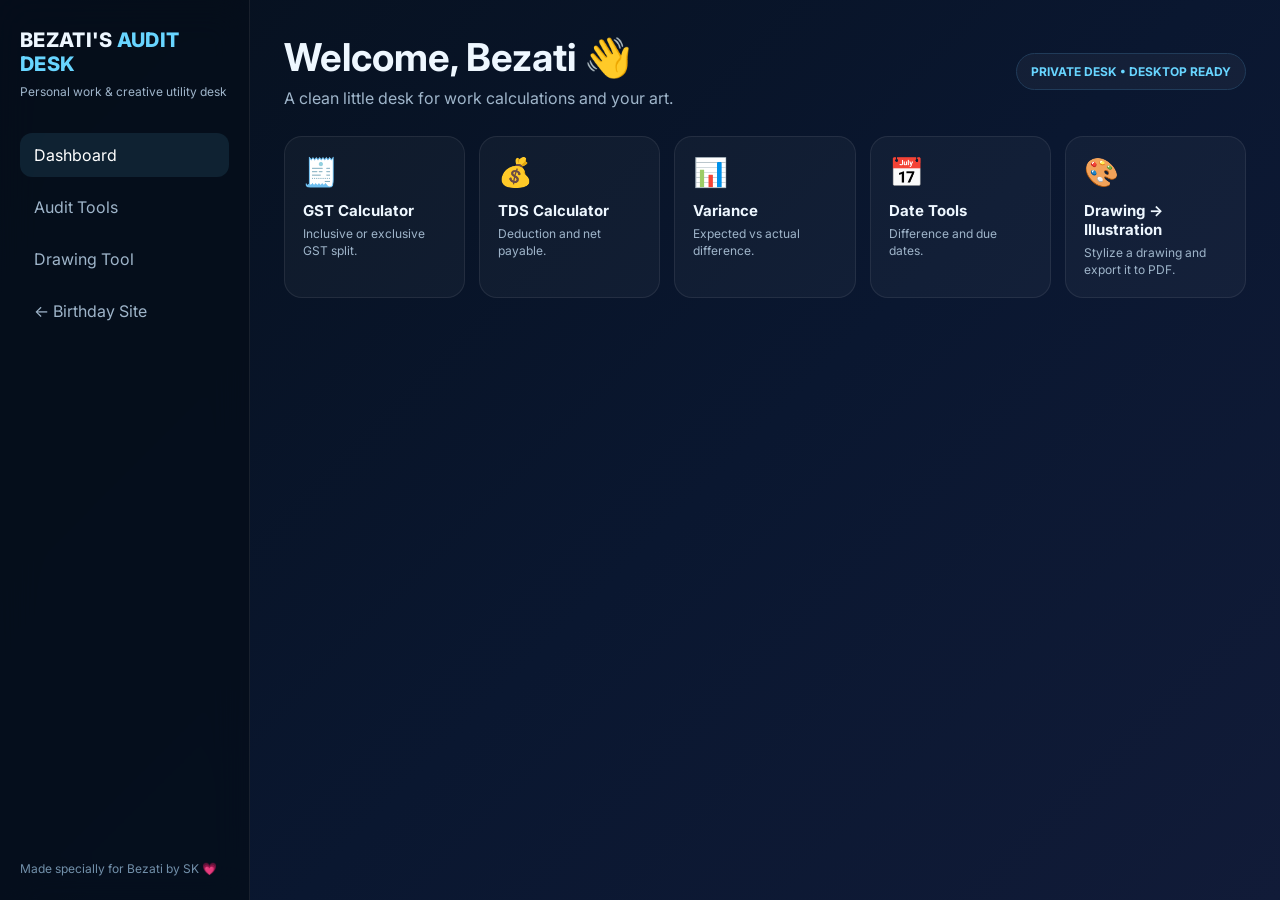
==== audit.html @ f6b5356e "Add Bezati Audit Desk with audit and drawing tools" ====
<!doctype html>
<html lang="en">
<head>
<meta charset="utf-8">
<meta name="viewport" content="width=device-width,initial-scale=1">
<meta name="theme-color" content="#07111f">
<title>Bezati's Audit Desk</title>
<link rel="preconnect" href="https://fonts.googleapis.com">
<link rel="preconnect" href="https://fonts.gstatic.com" crossorigin>
<link href="https://fonts.googleapis.com/css2?family=Inter:wght@400;500;600;700;800&display=swap" rel="stylesheet">
<style>
:root{--bg:#07111f;--panel:#0d1b2d;--panel2:#12243a;--line:#203b59;--text:#eef7ff;--muted:#9fb5ca;--accent:#68d5ff;--accent2:#a78bfa;--good:#72e6a3;--warn:#ffd479;--bad:#ff7f96;--shadow:0 18px 45px rgba(0,0,0,.26)}*{box-sizing:border-box}html{scroll-behavior:smooth}body{margin:0;background:linear-gradient(135deg,#06101d,#0a1730 55%,#111b38);color:var(--text);font-family:Inter,system-ui,sans-serif;min-height:100vh}.app{display:grid;grid-template-columns:250px 1fr;min-height:100vh}.sidebar{position:sticky;top:0;height:100vh;padding:28px 20px;border-right:1px solid rgba(255,255,255,.08);background:rgba(5,14,26,.82);backdrop-filter:blur(18px)}.brand{font-size:20px;font-weight:800;letter-spacing:.3px}.brand span{color:var(--accent)}.subbrand{color:var(--muted);font-size:12px;margin-top:7px;line-height:1.5}.nav{display:grid;gap:8px;margin-top:32px}.nav button,.back{border:0;background:transparent;color:var(--muted);text-align:left;padding:12px 14px;border-radius:12px;font:inherit;cursor:pointer;text-decoration:none}.nav button:hover,.nav button.active,.back:hover{background:rgba(104,213,255,.1);color:#fff}.side-footer{position:absolute;left:20px;right:20px;bottom:24px;color:#7290aa;font-size:12px}.main{padding:34px;max-width:1400px;width:100%;margin:0 auto}.topbar{display:flex;justify-content:space-between;gap:20px;align-items:center;margin-bottom:28px}.topbar h1{margin:0;font-size:clamp(26px,3vw,42px)}.topbar p{margin:7px 0 0;color:var(--muted)}.badge{padding:10px 14px;border:1px solid var(--line);background:rgba(255,255,255,.04);border-radius:999px;color:var(--accent);font-weight:700;font-size:12px}.section{display:none}.section.active{display:block}.grid{display:grid;grid-template-columns:repeat(2,minmax(0,1fr));gap:18px}.card{background:linear-gradient(160deg,rgba(18,36,58,.95),rgba(10,25,43,.95));border:1px solid rgba(255,255,255,.08);border-radius:20px;padding:22px;box-shadow:var(--shadow)}.card h2{margin:0 0 6px;font-size:19px}.card .desc{margin:0 0 18px;color:var(--muted);font-size:13px;line-height:1.55}.row{display:grid;grid-template-columns:1fr 1fr;gap:12px}.field{display:grid;gap:7px;margin-bottom:12px}.field label{font-size:12px;color:#bdd0df;font-weight:700}.field input,.field select{width:100%;border:1px solid var(--line);background:#091727;color:#fff;border-radius:12px;padding:12px 13px;outline:none;font:inherit}.field input:focus,.field select:focus{border-color:var(--accent)}.btn{border:0;border-radius:12px;padding:12px 15px;font:inherit;font-weight:800;cursor:pointer;background:linear-gradient(135deg,var(--accent),#6da7ff);color:#06121d}.btn.secondary{background:#172c43;color:#ddecf8;border:1px solid var(--line)}.result{margin-top:14px;padding:14px;border-radius:14px;background:#081522;border:1px solid var(--line);min-height:58px;color:#d9eaf7;line-height:1.7}.result strong{color:#fff}.result .big{font-size:22px;font-weight:800;color:var(--accent)}.art-wrap{display:grid;grid-template-columns:360px 1fr;gap:20px}.upload{border:1px dashed #3a6286;border-radius:18px;padding:20px;background:rgba(255,255,255,.025)}.upload input[type=file]{width:100%;margin:10px 0 16px}.style-grid{display:grid;grid-template-columns:1fr 1fr;gap:10px;margin:12px 0}.style-grid label{border:1px solid var(--line);padding:11px;border-radius:12px;color:var(--muted);cursor:pointer}.style-grid input{margin-right:8px}.preview{min-height:520px;display:grid;place-items:center;background:#06111e;border:1px solid var(--line);border-radius:18px;overflow:auto;padding:16px}.preview canvas{max-width:100%;height:auto;background:white;border-radius:8px}.actions{display:flex;gap:10px;flex-wrap:wrap;margin-top:14px}.notice{margin-top:14px;color:var(--muted);font-size:12px;line-height:1.5}.hero-cards{display:grid;grid-template-columns:repeat(5,1fr);gap:14px}.mini{padding:18px;border:1px solid rgba(255,255,255,.08);border-radius:18px;background:rgba(255,255,255,.035);cursor:pointer}.mini:hover{transform:translateY(-2px);border-color:#395f80}.mini .icon{font-size:28px}.mini h3{margin:12px 0 5px;font-size:15px}.mini p{margin:0;color:var(--muted);font-size:12px;line-height:1.45}@media(max-width:1000px){.app{grid-template-columns:1fr}.sidebar{position:static;height:auto;display:flex;align-items:center;gap:18px;overflow:auto}.nav{display:flex;margin:0}.side-footer{display:none}.main{padding:22px}.art-wrap{grid-template-columns:1fr}.hero-cards{grid-template-columns:repeat(2,1fr)}}@media(max-width:680px){.grid,.row{grid-template-columns:1fr}.sidebar{padding:14px}.brand,.subbrand{display:none}.nav button{white-space:nowrap}.main{padding:16px}.topbar{align-items:flex-start;flex-direction:column}.hero-cards{grid-template-columns:1fr}.preview{min-height:340px}}
@media print{body{background:#fff}.app>*{display:none!important}#printArea{display:block!important;position:absolute;inset:0;background:#fff;padding:20mm}#printArea img{max-width:100%;max-height:250mm;display:block;margin:auto}}
</style>
</head>
<body>
<div class="app">
<aside class="sidebar">
<div><div class="brand">BEZATI'S <span>AUDIT DESK</span></div><div class="subbrand">Personal work & creative utility desk</div></div>
<nav class="nav">
<button class="active" data-go="home">Dashboard</button>
<button data-go="audit">Audit Tools</button>
<button data-go="art">Drawing Tool</button>
<a class="back" href="index.html">← Birthday Site</a>
</nav>
<div class="side-footer">Made specially for Bezati by SK 💗</div>
</aside>
<main class="main">
<div class="topbar"><div><h1 id="pageTitle">Welcome, Bezati 👋</h1><p id="pageSub">A clean little desk for work calculations and your art.</p></div><div class="badge">PRIVATE DESK • DESKTOP READY</div></div>
<section class="section active" id="home">
<div class="hero-cards">
<div class="mini" data-open="audit"><div class="icon">🧾</div><h3>GST Calculator</h3><p>Inclusive or exclusive GST split.</p></div>
<div class="mini" data-open="audit"><div class="icon">💰</div><h3>TDS Calculator</h3><p>Deduction and net payable.</p></div>
<div class="mini" data-open="audit"><div class="icon">📊</div><h3>Variance</h3><p>Expected vs actual difference.</p></div>
<div class="mini" data-open="audit"><div class="icon">📅</div><h3>Date Tools</h3><p>Difference and due dates.</p></div>
<div class="mini" data-open="art"><div class="icon">🎨</div><h3>Drawing → Illustration</h3><p>Stylize a drawing and export it to PDF.</p></div>
</div>
</section>
<section class="section" id="audit">
<div class="grid">
<article class="card"><h2>🧾 GST Calculator</h2><p class="desc">Calculate GST-exclusive or GST-inclusive values with CGST/SGST split.</p><div class="row"><div class="field"><label>Amount (₹)</label><input id="gstAmount" type="number" min="0" step="0.01" placeholder="10000"></div><div class="field"><label>GST Rate</label><select id="gstRate"><option>5</option><option>12</option><option selected>18</option><option>28</option></select></div></div><div class="field"><label>Amount Type</label><select id="gstMode"><option value="exclusive">GST Exclusive</option><option value="inclusive">GST Inclusive</option></select></div><button class="btn" onclick="calcGST()">Calculate GST</button><div class="result" id="gstResult">Enter an amount to calculate.</div></article>
<article class="card"><h2>💰 TDS Calculator</h2><p class="desc">Quick percentage-based TDS deduction and net payable calculation.</p><div class="row"><div class="field"><label>Payment Amount (₹)</label><input id="tdsAmount" type="number" min="0" step="0.01" placeholder="50000"></div><div class="field"><label>TDS Rate (%)</label><input id="tdsRate" type="number" min="0" max="100" step="0.01" value="10"></div></div><button class="btn" onclick="calcTDS()">Calculate TDS</button><div class="result" id="tdsResult">Enter payment amount and rate.</div></article>
<article class="card"><h2>📊 Variance Calculator</h2><p class="desc">Compare an expected amount with the actual amount.</p><div class="row"><div class="field"><label>Expected (₹)</label><input id="varExpected" type="number" step="0.01" placeholder="100000"></div><div class="field"><label>Actual (₹)</label><input id="varActual" type="number" step="0.01" placeholder="115000"></div></div><button class="btn" onclick="calcVariance()">Calculate Variance</button><div class="result" id="varResult">Enter expected and actual values.</div></article>
<article class="card"><h2>📅 Date & Due-Date Tool</h2><p class="desc">Find days between two dates or calculate a due date from a credit period.</p><div class="row"><div class="field"><label>Start / Invoice Date</label><input id="dateStart" type="date"></div><div class="field"><label>End Date</label><input id="dateEnd" type="date"></div></div><button class="btn" onclick="dateDiff()">Days Between</button><div class="row" style="margin-top:12px"><div class="field"><label>Credit Days</label><input id="creditDays" type="number" min="0" value="30"></div><div class="field" style="align-self:end"><button class="btn secondary" style="width:100%" onclick="dueDate()">Calculate Due Date</button></div></div><div class="result" id="dateResult">Choose a start date.</div></article>
</div>
<div class="notice">Note: These are quick calculation utilities. Tax rates, applicability, thresholds and legal treatment should be verified against current official rules before professional use.</div>
</section>
<section class="section" id="art">
<div class="card"><h2>🎨 Drawing → Illustration → PDF</h2><p class="desc">Upload a drawing, create a clean vector-style illustration locally in the browser, preview it, then save the result as a PDF.</p>
<div class="art-wrap"><div class="upload"><div class="field"><label>Upload drawing</label><input id="artFile" type="file" accept="image/png,image/jpeg,image/webp"></div><div class="field"><label>Illustration style</label><div class="style-grid"><label><input type="radio" name="artStyle" value="clean" checked> Clean Vector</label><label><input type="radio" name="artStyle" value="line"> Line Art</label><label><input type="radio" name="artStyle" value="color"> Soft Color</label><label><input type="radio" name="artStyle" value="bold"> Bold Ink</label></div></div><div class="field"><label>Detail level</label><input id="detail" type="range" min="2" max="8" value="5"></div><button class="btn" id="convertBtn">Create Illustration</button><div class="actions"><button class="btn secondary" id="downloadPng" disabled>Save PNG</button><button class="btn secondary" id="downloadPdf" disabled>Save PDF</button></div><div class="notice">This version performs browser-based illustration processing; it does not send her drawing to a server. It creates a vector-style raster result rather than editable SVG paths.</div></div><div class="preview"><canvas id="artCanvas" width="900" height="650"></canvas></div></div>
</div></section>
</main>
</div>
<div id="printArea" style="display:none"><img id="printImage" alt="Bezati illustration"></div>
<script>
const money=n=>new Intl.NumberFormat('en-IN',{style:'currency',currency:'INR',maximumFractionDigits:2}).format(Number(n)||0);
const sections=[...document.querySelectorAll('.section')];const nav=[...document.querySelectorAll('[data-go]')];
function showSection(id){sections.forEach(s=>s.classList.toggle('active',s.id===id));nav.forEach(b=>b.classList.toggle('active',b.dataset.go===id));const titles={home:['Welcome, Bezati 👋','A clean little desk for work calculations and your art.'],audit:["Bezati's Audit Tools",'Four quick calculators for everyday work.'],art:["Bezati's Art Tool",'Turn a drawing into a polished illustration-style reference.']};document.getElementById('pageTitle').textContent=titles[id][0];document.getElementById('pageSub').textContent=titles[id][1]}
nav.forEach(b=>b.addEventListener('click',()=>showSection(b.dataset.go)));document.querySelectorAll('[data-open]').forEach(c=>c.addEventListener('click',()=>showSection(c.dataset.open)));
function calcGST(){let a=+gstAmount.value,r=+gstRate.value;if(!(a>=0))return;let base,gst;if(gstMode.value==='inclusive'){base=a/(1+r/100);gst=a-base}else{base=a;gst=a*r/100}let total=base+gst;gstResult.innerHTML=`Taxable value: <strong>${money(base)}</strong><br>CGST ${r/2}%: ${money(gst/2)} &nbsp; • &nbsp; SGST ${r/2}%: ${money(gst/2)}<br>Total GST: <strong>${money(gst)}</strong><br><span class="big">${money(total)}</span>`}
function calcTDS(){let a=+tdsAmount.value,r=+tdsRate.value;if(!(a>=0&&r>=0))return;let t=a*r/100;tdsResult.innerHTML=`TDS: <strong>${money(t)}</strong><br>Net payable: <span class="big">${money(a-t)}</span>`}
function calcVariance(){let e=+varExpected.value,a=+varActual.value;if(!isFinite(e)||!isFinite(a))return;let d=a-e,p=e===0?null:d/e*100;let word=d>0?'higher':d<0?'lower':'equal to';varResult.innerHTML=`Difference: <strong>${money(d)}</strong><br>Variance: <span class="big">${p===null?'N/A':p.toFixed(2)+'%'}</span><br>Actual is ${money(Math.abs(d))} ${word} expected.`}
const fd=d=>new Intl.DateTimeFormat('en-IN',{day:'2-digit',month:'short',year:'numeric'}).format(d);
function dateDiff(){if(!dateStart.value||!dateEnd.value)return;let s=new Date(dateStart.value+'T00:00:00'),e=new Date(dateEnd.value+'T00:00:00');let days=Math.round((e-s)/86400000);dateResult.innerHTML=`Difference: <span class="big">${Math.abs(days)} days</span>${days<0?'<br>End date is before start date.':''}`}
function dueDate(){if(!dateStart.value)return;let d=new Date(dateStart.value+'T00:00:00');d.setDate(d.getDate()+(+creditDays.value||0));dateResult.innerHTML=`Due date: <span class="big">${fd(d)}</span>`}
const file=document.getElementById('artFile'),canvas=document.getElementById('artCanvas'),ctx=canvas.getContext('2d'),convertBtn=document.getElementById('convertBtn'),savePng=document.getElementById('downloadPng'),savePdf=document.getElementById('downloadPdf');let sourceImg=null;
function drawPlaceholder(){ctx.fillStyle='#f8fbff';ctx.fillRect(0,0,canvas.width,canvas.height);ctx.fillStyle='#9aacbc';ctx.textAlign='center';ctx.font='600 28px Inter';ctx.fillText('Upload a drawing to begin',canvas.width/2,canvas.height/2)}drawPlaceholder();
file.addEventListener('change',()=>{let f=file.files[0];if(!f)return;let img=new Image();img.onload=()=>{sourceImg=img;renderOriginal();URL.revokeObjectURL(img.src)};img.src=URL.createObjectURL(f)});
function fit(){let max=1200,scale=Math.min(1,max/sourceImg.width,max/sourceImg.height);canvas.width=Math.round(sourceImg.width*scale);canvas.height=Math.round(sourceImg.height*scale)}
function renderOriginal(){fit();ctx.drawImage(sourceImg,0,0,canvas.width,canvas.height)}
convertBtn.addEventListener('click',()=>{if(!sourceImg){alert('Upload a drawing first.');return}renderOriginal();let im=ctx.getImageData(0,0,canvas.width,canvas.height),d=im.data,style=document.querySelector('input[name=artStyle]:checked').value,levels=+detail.value;for(let i=0;i<d.length;i+=4){let r=d[i],g=d[i+1],b=d[i+2],lum=.299*r+.587*g+.114*b;if(style==='line'){let v=lum<185?25:250;d[i]=d[i+1]=d[i+2]=v}else if(style==='bold'){let v=lum<150?10:lum<220?220:255;d[i]=d[i+1]=d[i+2]=v}else{let step=255/Math.max(2,levels);d[i]=Math.round(r/step)*step;d[i+1]=Math.round(g/step)*step;d[i+2]=Math.round(b/step)*step;if(style==='clean'){d[i]=Math.min(255,d[i]*1.03);d[i+1]=Math.min(255,d[i+1]*1.03);d[i+2]=Math.min(255,d[i+2]*1.03)}if(style==='color'){d[i]=Math.min(255,d[i]*1.06+5);d[i+1]=Math.min(255,d[i+1]*1.03+4);d[i+2]=Math.min(255,d[i+2]*1.08+6)}}}ctx.putImageData(im,0,0);savePng.disabled=savePdf.disabled=false});
savePng.addEventListener('click',()=>{let a=document.createElement('a');a.download='bezati-illustration.png';a.href=canvas.toDataURL('image/png');a.click()});
savePdf.addEventListener('click',()=>{printImage.src=canvas.toDataURL('image/png');window.print()});
</script>
</body>
</html>
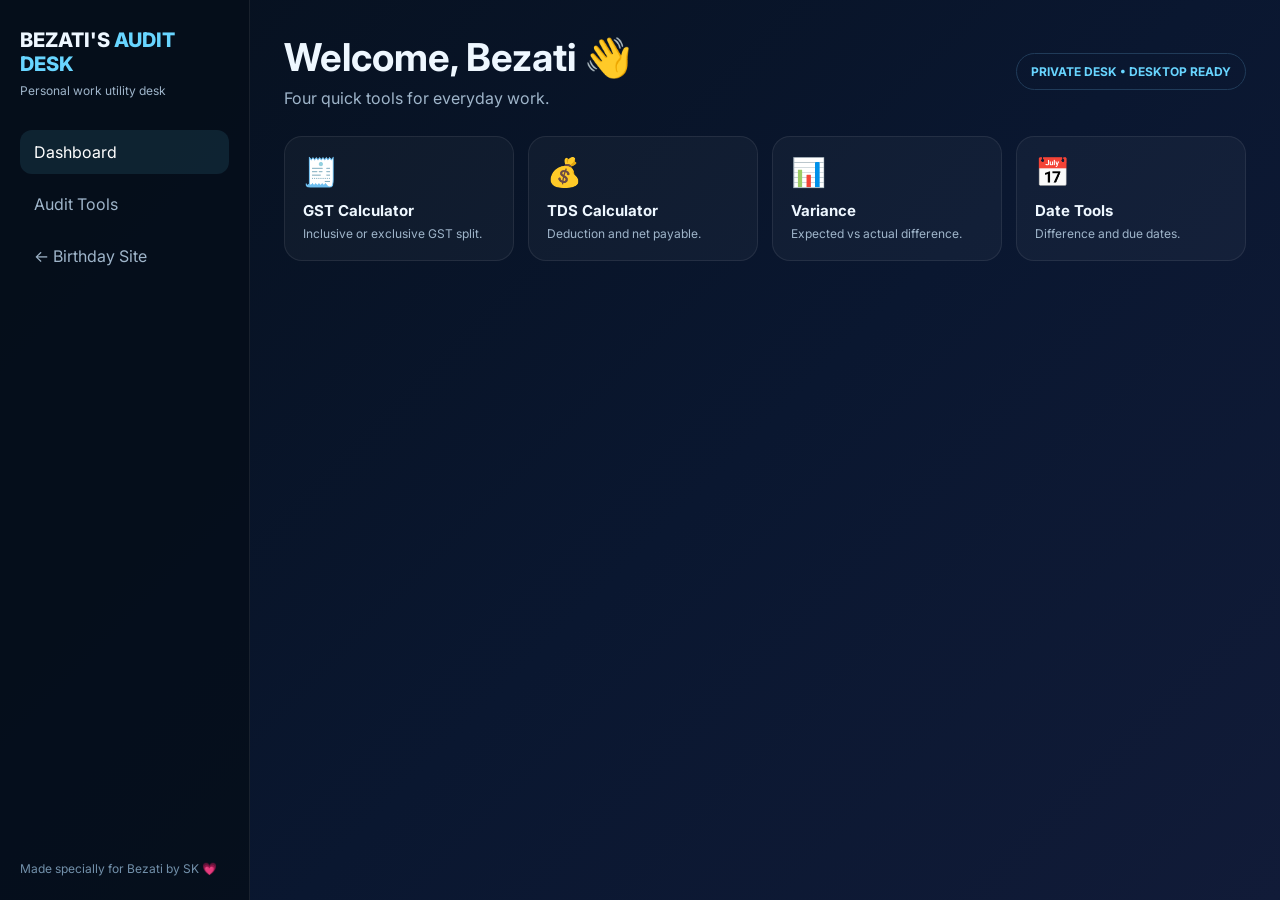
==== commit 55eb9702: "Remove drawing illustration tool from audit desk" ====
--- a/audit.html
+++ b/audit.html
@@ -9,68 +9,28 @@
 <link rel="preconnect" href="https://fonts.gstatic.com" crossorigin>
 <link href="https://fonts.googleapis.com/css2?family=Inter:wght@400;500;600;700;800&display=swap" rel="stylesheet">
 <style>
-:root{--bg:#07111f;--panel:#0d1b2d;--panel2:#12243a;--line:#203b59;--text:#eef7ff;--muted:#9fb5ca;--accent:#68d5ff;--accent2:#a78bfa;--good:#72e6a3;--warn:#ffd479;--bad:#ff7f96;--shadow:0 18px 45px rgba(0,0,0,.26)}*{box-sizing:border-box}html{scroll-behavior:smooth}body{margin:0;background:linear-gradient(135deg,#06101d,#0a1730 55%,#111b38);color:var(--text);font-family:Inter,system-ui,sans-serif;min-height:100vh}.app{display:grid;grid-template-columns:250px 1fr;min-height:100vh}.sidebar{position:sticky;top:0;height:100vh;padding:28px 20px;border-right:1px solid rgba(255,255,255,.08);background:rgba(5,14,26,.82);backdrop-filter:blur(18px)}.brand{font-size:20px;font-weight:800;letter-spacing:.3px}.brand span{color:var(--accent)}.subbrand{color:var(--muted);font-size:12px;margin-top:7px;line-height:1.5}.nav{display:grid;gap:8px;margin-top:32px}.nav button,.back{border:0;background:transparent;color:var(--muted);text-align:left;padding:12px 14px;border-radius:12px;font:inherit;cursor:pointer;text-decoration:none}.nav button:hover,.nav button.active,.back:hover{background:rgba(104,213,255,.1);color:#fff}.side-footer{position:absolute;left:20px;right:20px;bottom:24px;color:#7290aa;font-size:12px}.main{padding:34px;max-width:1400px;width:100%;margin:0 auto}.topbar{display:flex;justify-content:space-between;gap:20px;align-items:center;margin-bottom:28px}.topbar h1{margin:0;font-size:clamp(26px,3vw,42px)}.topbar p{margin:7px 0 0;color:var(--muted)}.badge{padding:10px 14px;border:1px solid var(--line);background:rgba(255,255,255,.04);border-radius:999px;color:var(--accent);font-weight:700;font-size:12px}.section{display:none}.section.active{display:block}.grid{display:grid;grid-template-columns:repeat(2,minmax(0,1fr));gap:18px}.card{background:linear-gradient(160deg,rgba(18,36,58,.95),rgba(10,25,43,.95));border:1px solid rgba(255,255,255,.08);border-radius:20px;padding:22px;box-shadow:var(--shadow)}.card h2{margin:0 0 6px;font-size:19px}.card .desc{margin:0 0 18px;color:var(--muted);font-size:13px;line-height:1.55}.row{display:grid;grid-template-columns:1fr 1fr;gap:12px}.field{display:grid;gap:7px;margin-bottom:12px}.field label{font-size:12px;color:#bdd0df;font-weight:700}.field input,.field select{width:100%;border:1px solid var(--line);background:#091727;color:#fff;border-radius:12px;padding:12px 13px;outline:none;font:inherit}.field input:focus,.field select:focus{border-color:var(--accent)}.btn{border:0;border-radius:12px;padding:12px 15px;font:inherit;font-weight:800;cursor:pointer;background:linear-gradient(135deg,var(--accent),#6da7ff);color:#06121d}.btn.secondary{background:#172c43;color:#ddecf8;border:1px solid var(--line)}.result{margin-top:14px;padding:14px;border-radius:14px;background:#081522;border:1px solid var(--line);min-height:58px;color:#d9eaf7;line-height:1.7}.result strong{color:#fff}.result .big{font-size:22px;font-weight:800;color:var(--accent)}.art-wrap{display:grid;grid-template-columns:360px 1fr;gap:20px}.upload{border:1px dashed #3a6286;border-radius:18px;padding:20px;background:rgba(255,255,255,.025)}.upload input[type=file]{width:100%;margin:10px 0 16px}.style-grid{display:grid;grid-template-columns:1fr 1fr;gap:10px;margin:12px 0}.style-grid label{border:1px solid var(--line);padding:11px;border-radius:12px;color:var(--muted);cursor:pointer}.style-grid input{margin-right:8px}.preview{min-height:520px;display:grid;place-items:center;background:#06111e;border:1px solid var(--line);border-radius:18px;overflow:auto;padding:16px}.preview canvas{max-width:100%;height:auto;background:white;border-radius:8px}.actions{display:flex;gap:10px;flex-wrap:wrap;margin-top:14px}.notice{margin-top:14px;color:var(--muted);font-size:12px;line-height:1.5}.hero-cards{display:grid;grid-template-columns:repeat(5,1fr);gap:14px}.mini{padding:18px;border:1px solid rgba(255,255,255,.08);border-radius:18px;background:rgba(255,255,255,.035);cursor:pointer}.mini:hover{transform:translateY(-2px);border-color:#395f80}.mini .icon{font-size:28px}.mini h3{margin:12px 0 5px;font-size:15px}.mini p{margin:0;color:var(--muted);font-size:12px;line-height:1.45}@media(max-width:1000px){.app{grid-template-columns:1fr}.sidebar{position:static;height:auto;display:flex;align-items:center;gap:18px;overflow:auto}.nav{display:flex;margin:0}.side-footer{display:none}.main{padding:22px}.art-wrap{grid-template-columns:1fr}.hero-cards{grid-template-columns:repeat(2,1fr)}}@media(max-width:680px){.grid,.row{grid-template-columns:1fr}.sidebar{padding:14px}.brand,.subbrand{display:none}.nav button{white-space:nowrap}.main{padding:16px}.topbar{align-items:flex-start;flex-direction:column}.hero-cards{grid-template-columns:1fr}.preview{min-height:340px}}
-@media print{body{background:#fff}.app>*{display:none!important}#printArea{display:block!important;position:absolute;inset:0;background:#fff;padding:20mm}#printArea img{max-width:100%;max-height:250mm;display:block;margin:auto}}
+:root{--bg:#07111f;--panel:#0d1b2d;--line:#203b59;--text:#eef7ff;--muted:#9fb5ca;--accent:#68d5ff;--shadow:0 18px 45px rgba(0,0,0,.26)}*{box-sizing:border-box}body{margin:0;background:linear-gradient(135deg,#06101d,#0a1730 55%,#111b38);color:var(--text);font-family:Inter,system-ui,sans-serif;min-height:100vh}.app{display:grid;grid-template-columns:250px 1fr;min-height:100vh}.sidebar{position:sticky;top:0;height:100vh;padding:28px 20px;border-right:1px solid rgba(255,255,255,.08);background:rgba(5,14,26,.84)}.brand{font-size:20px;font-weight:800}.brand span{color:var(--accent)}.subbrand{color:var(--muted);font-size:12px;margin-top:7px}.nav{display:grid;gap:8px;margin-top:32px}.nav button,.back{border:0;background:transparent;color:var(--muted);text-align:left;padding:12px 14px;border-radius:12px;font:inherit;cursor:pointer;text-decoration:none}.nav button:hover,.nav button.active,.back:hover{background:rgba(104,213,255,.1);color:#fff}.side-footer{position:absolute;left:20px;right:20px;bottom:24px;color:#7290aa;font-size:12px}.main{padding:34px;max-width:1300px;width:100%;margin:0 auto}.topbar{display:flex;justify-content:space-between;gap:20px;align-items:center;margin-bottom:28px}.topbar h1{margin:0;font-size:clamp(26px,3vw,42px)}.topbar p{margin:7px 0 0;color:var(--muted)}.badge{padding:10px 14px;border:1px solid var(--line);border-radius:999px;color:var(--accent);font-weight:700;font-size:12px}.section{display:none}.section.active{display:block}.grid{display:grid;grid-template-columns:repeat(2,minmax(0,1fr));gap:18px}.card{background:linear-gradient(160deg,rgba(18,36,58,.95),rgba(10,25,43,.95));border:1px solid rgba(255,255,255,.08);border-radius:20px;padding:22px;box-shadow:var(--shadow)}.card h2{margin:0 0 6px;font-size:19px}.desc{margin:0 0 18px;color:var(--muted);font-size:13px;line-height:1.55}.row{display:grid;grid-template-columns:1fr 1fr;gap:12px}.field{display:grid;gap:7px;margin-bottom:12px}.field label{font-size:12px;color:#bdd0df;font-weight:700}.field input,.field select{width:100%;border:1px solid var(--line);background:#091727;color:#fff;border-radius:12px;padding:12px 13px;font:inherit}.btn{border:0;border-radius:12px;padding:12px 15px;font:inherit;font-weight:800;cursor:pointer;background:linear-gradient(135deg,var(--accent),#6da7ff);color:#06121d}.btn.secondary{background:#172c43;color:#ddecf8;border:1px solid var(--line)}.result{margin-top:14px;padding:14px;border-radius:14px;background:#081522;border:1px solid var(--line);min-height:58px;color:#d9eaf7;line-height:1.7}.result .big{font-size:22px;font-weight:800;color:var(--accent)}.hero-cards{display:grid;grid-template-columns:repeat(4,1fr);gap:14px}.mini{padding:18px;border:1px solid rgba(255,255,255,.08);border-radius:18px;background:rgba(255,255,255,.035);cursor:pointer}.mini:hover{transform:translateY(-2px);border-color:#395f80}.mini .icon{font-size:28px}.mini h3{margin:12px 0 5px;font-size:15px}.mini p{margin:0;color:var(--muted);font-size:12px;line-height:1.45}.notice{margin-top:14px;color:var(--muted);font-size:12px;line-height:1.5}@media(max-width:1000px){.app{grid-template-columns:1fr}.sidebar{position:static;height:auto;display:flex;align-items:center;gap:18px;overflow:auto}.nav{display:flex;margin:0}.side-footer{display:none}.main{padding:22px}.hero-cards{grid-template-columns:repeat(2,1fr)}}@media(max-width:680px){.grid,.row{grid-template-columns:1fr}.sidebar{padding:14px}.brand,.subbrand{display:none}.nav button{white-space:nowrap}.main{padding:16px}.topbar{align-items:flex-start;flex-direction:column}.hero-cards{grid-template-columns:1fr}}
 </style>
 </head>
 <body>
 <div class="app">
 <aside class="sidebar">
-<div><div class="brand">BEZATI'S <span>AUDIT DESK</span></div><div class="subbrand">Personal work & creative utility desk</div></div>
-<nav class="nav">
-<button class="active" data-go="home">Dashboard</button>
-<button data-go="audit">Audit Tools</button>
-<button data-go="art">Drawing Tool</button>
-<a class="back" href="index.html">← Birthday Site</a>
-</nav>
+<div><div class="brand">BEZATI'S <span>AUDIT DESK</span></div><div class="subbrand">Personal work utility desk</div></div>
+<nav class="nav"><button class="active" data-go="home">Dashboard</button><button data-go="audit">Audit Tools</button><a class="back" href="index.html">← Birthday Site</a></nav>
 <div class="side-footer">Made specially for Bezati by SK 💗</div>
 </aside>
 <main class="main">
-<div class="topbar"><div><h1 id="pageTitle">Welcome, Bezati 👋</h1><p id="pageSub">A clean little desk for work calculations and your art.</p></div><div class="badge">PRIVATE DESK • DESKTOP READY</div></div>
-<section class="section active" id="home">
-<div class="hero-cards">
-<div class="mini" data-open="audit"><div class="icon">🧾</div><h3>GST Calculator</h3><p>Inclusive or exclusive GST split.</p></div>
-<div class="mini" data-open="audit"><div class="icon">💰</div><h3>TDS Calculator</h3><p>Deduction and net payable.</p></div>
-<div class="mini" data-open="audit"><div class="icon">📊</div><h3>Variance</h3><p>Expected vs actual difference.</p></div>
-<div class="mini" data-open="audit"><div class="icon">📅</div><h3>Date Tools</h3><p>Difference and due dates.</p></div>
-<div class="mini" data-open="art"><div class="icon">🎨</div><h3>Drawing → Illustration</h3><p>Stylize a drawing and export it to PDF.</p></div>
-</div>
-</section>
-<section class="section" id="audit">
-<div class="grid">
+<div class="topbar"><div><h1 id="pageTitle">Welcome, Bezati 👋</h1><p id="pageSub">Four quick tools for everyday work.</p></div><div class="badge">PRIVATE DESK • DESKTOP READY</div></div>
+<section class="section active" id="home"><div class="hero-cards"><div class="mini" data-open="audit"><div class="icon">🧾</div><h3>GST Calculator</h3><p>Inclusive or exclusive GST split.</p></div><div class="mini" data-open="audit"><div class="icon">💰</div><h3>TDS Calculator</h3><p>Deduction and net payable.</p></div><div class="mini" data-open="audit"><div class="icon">📊</div><h3>Variance</h3><p>Expected vs actual difference.</p></div><div class="mini" data-open="audit"><div class="icon">📅</div><h3>Date Tools</h3><p>Difference and due dates.</p></div></div></section>
+<section class="section" id="audit"><div class="grid">
 <article class="card"><h2>🧾 GST Calculator</h2><p class="desc">Calculate GST-exclusive or GST-inclusive values with CGST/SGST split.</p><div class="row"><div class="field"><label>Amount (₹)</label><input id="gstAmount" type="number" min="0" step="0.01" placeholder="10000"></div><div class="field"><label>GST Rate</label><select id="gstRate"><option>5</option><option>12</option><option selected>18</option><option>28</option></select></div></div><div class="field"><label>Amount Type</label><select id="gstMode"><option value="exclusive">GST Exclusive</option><option value="inclusive">GST Inclusive</option></select></div><button class="btn" onclick="calcGST()">Calculate GST</button><div class="result" id="gstResult">Enter an amount to calculate.</div></article>
 <article class="card"><h2>💰 TDS Calculator</h2><p class="desc">Quick percentage-based TDS deduction and net payable calculation.</p><div class="row"><div class="field"><label>Payment Amount (₹)</label><input id="tdsAmount" type="number" min="0" step="0.01" placeholder="50000"></div><div class="field"><label>TDS Rate (%)</label><input id="tdsRate" type="number" min="0" max="100" step="0.01" value="10"></div></div><button class="btn" onclick="calcTDS()">Calculate TDS</button><div class="result" id="tdsResult">Enter payment amount and rate.</div></article>
 <article class="card"><h2>📊 Variance Calculator</h2><p class="desc">Compare an expected amount with the actual amount.</p><div class="row"><div class="field"><label>Expected (₹)</label><input id="varExpected" type="number" step="0.01" placeholder="100000"></div><div class="field"><label>Actual (₹)</label><input id="varActual" type="number" step="0.01" placeholder="115000"></div></div><button class="btn" onclick="calcVariance()">Calculate Variance</button><div class="result" id="varResult">Enter expected and actual values.</div></article>
 <article class="card"><h2>📅 Date & Due-Date Tool</h2><p class="desc">Find days between two dates or calculate a due date from a credit period.</p><div class="row"><div class="field"><label>Start / Invoice Date</label><input id="dateStart" type="date"></div><div class="field"><label>End Date</label><input id="dateEnd" type="date"></div></div><button class="btn" onclick="dateDiff()">Days Between</button><div class="row" style="margin-top:12px"><div class="field"><label>Credit Days</label><input id="creditDays" type="number" min="0" value="30"></div><div class="field" style="align-self:end"><button class="btn secondary" style="width:100%" onclick="dueDate()">Calculate Due Date</button></div></div><div class="result" id="dateResult">Choose a start date.</div></article>
-</div>
-<div class="notice">Note: These are quick calculation utilities. Tax rates, applicability, thresholds and legal treatment should be verified against current official rules before professional use.</div>
-</section>
-<section class="section" id="art">
-<div class="card"><h2>🎨 Drawing → Illustration → PDF</h2><p class="desc">Upload a drawing, create a clean vector-style illustration locally in the browser, preview it, then save the result as a PDF.</p>
-<div class="art-wrap"><div class="upload"><div class="field"><label>Upload drawing</label><input id="artFile" type="file" accept="image/png,image/jpeg,image/webp"></div><div class="field"><label>Illustration style</label><div class="style-grid"><label><input type="radio" name="artStyle" value="clean" checked> Clean Vector</label><label><input type="radio" name="artStyle" value="line"> Line Art</label><label><input type="radio" name="artStyle" value="color"> Soft Color</label><label><input type="radio" name="artStyle" value="bold"> Bold Ink</label></div></div><div class="field"><label>Detail level</label><input id="detail" type="range" min="2" max="8" value="5"></div><button class="btn" id="convertBtn">Create Illustration</button><div class="actions"><button class="btn secondary" id="downloadPng" disabled>Save PNG</button><button class="btn secondary" id="downloadPdf" disabled>Save PDF</button></div><div class="notice">This version performs browser-based illustration processing; it does not send her drawing to a server. It creates a vector-style raster result rather than editable SVG paths.</div></div><div class="preview"><canvas id="artCanvas" width="900" height="650"></canvas></div></div>
-</div></section>
-</main>
-</div>
-<div id="printArea" style="display:none"><img id="printImage" alt="Bezati illustration"></div>
+</div><div class="notice">Note: These are quick calculation utilities. Tax rules and applicability should be verified against current official requirements before professional use.</div></section>
+</main></div>
 <script>
-const money=n=>new Intl.NumberFormat('en-IN',{style:'currency',currency:'INR',maximumFractionDigits:2}).format(Number(n)||0);
-const sections=[...document.querySelectorAll('.section')];const nav=[...document.querySelectorAll('[data-go]')];
-function showSection(id){sections.forEach(s=>s.classList.toggle('active',s.id===id));nav.forEach(b=>b.classList.toggle('active',b.dataset.go===id));const titles={home:['Welcome, Bezati 👋','A clean little desk for work calculations and your art.'],audit:["Bezati's Audit Tools",'Four quick calculators for everyday work.'],art:["Bezati's Art Tool",'Turn a drawing into a polished illustration-style reference.']};document.getElementById('pageTitle').textContent=titles[id][0];document.getElementById('pageSub').textContent=titles[id][1]}
-nav.forEach(b=>b.addEventListener('click',()=>showSection(b.dataset.go)));document.querySelectorAll('[data-open]').forEach(c=>c.addEventListener('click',()=>showSection(c.dataset.open)));
-function calcGST(){let a=+gstAmount.value,r=+gstRate.value;if(!(a>=0))return;let base,gst;if(gstMode.value==='inclusive'){base=a/(1+r/100);gst=a-base}else{base=a;gst=a*r/100}let total=base+gst;gstResult.innerHTML=`Taxable value: <strong>${money(base)}</strong><br>CGST ${r/2}%: ${money(gst/2)} &nbsp; • &nbsp; SGST ${r/2}%: ${money(gst/2)}<br>Total GST: <strong>${money(gst)}</strong><br><span class="big">${money(total)}</span>`}
-function calcTDS(){let a=+tdsAmount.value,r=+tdsRate.value;if(!(a>=0&&r>=0))return;let t=a*r/100;tdsResult.innerHTML=`TDS: <strong>${money(t)}</strong><br>Net payable: <span class="big">${money(a-t)}</span>`}
-function calcVariance(){let e=+varExpected.value,a=+varActual.value;if(!isFinite(e)||!isFinite(a))return;let d=a-e,p=e===0?null:d/e*100;let word=d>0?'higher':d<0?'lower':'equal to';varResult.innerHTML=`Difference: <strong>${money(d)}</strong><br>Variance: <span class="big">${p===null?'N/A':p.toFixed(2)+'%'}</span><br>Actual is ${money(Math.abs(d))} ${word} expected.`}
-const fd=d=>new Intl.DateTimeFormat('en-IN',{day:'2-digit',month:'short',year:'numeric'}).format(d);
-function dateDiff(){if(!dateStart.value||!dateEnd.value)return;let s=new Date(dateStart.value+'T00:00:00'),e=new Date(dateEnd.value+'T00:00:00');let days=Math.round((e-s)/86400000);dateResult.innerHTML=`Difference: <span class="big">${Math.abs(days)} days</span>${days<0?'<br>End date is before start date.':''}`}
-function dueDate(){if(!dateStart.value)return;let d=new Date(dateStart.value+'T00:00:00');d.setDate(d.getDate()+(+creditDays.value||0));dateResult.innerHTML=`Due date: <span class="big">${fd(d)}</span>`}
-const file=document.getElementById('artFile'),canvas=document.getElementById('artCanvas'),ctx=canvas.getContext('2d'),convertBtn=document.getElementById('convertBtn'),savePng=document.getElementById('downloadPng'),savePdf=document.getElementById('downloadPdf');let sourceImg=null;
-function drawPlaceholder(){ctx.fillStyle='#f8fbff';ctx.fillRect(0,0,canvas.width,canvas.height);ctx.fillStyle='#9aacbc';ctx.textAlign='center';ctx.font='600 28px Inter';ctx.fillText('Upload a drawing to begin',canvas.width/2,canvas.height/2)}drawPlaceholder();
-file.addEventListener('change',()=>{let f=file.files[0];if(!f)return;let img=new Image();img.onload=()=>{sourceImg=img;renderOriginal();URL.revokeObjectURL(img.src)};img.src=URL.createObjectURL(f)});
-function fit(){let max=1200,scale=Math.min(1,max/sourceImg.width,max/sourceImg.height);canvas.width=Math.round(sourceImg.width*scale);canvas.height=Math.round(sourceImg.height*scale)}
-function renderOriginal(){fit();ctx.drawImage(sourceImg,0,0,canvas.width,canvas.height)}
-convertBtn.addEventListener('click',()=>{if(!sourceImg){alert('Upload a drawing first.');return}renderOriginal();let im=ctx.getImageData(0,0,canvas.width,canvas.height),d=im.data,style=document.querySelector('input[name=artStyle]:checked').value,levels=+detail.value;for(let i=0;i<d.length;i+=4){let r=d[i],g=d[i+1],b=d[i+2],lum=.299*r+.587*g+.114*b;if(style==='line'){let v=lum<185?25:250;d[i]=d[i+1]=d[i+2]=v}else if(style==='bold'){let v=lum<150?10:lum<220?220:255;d[i]=d[i+1]=d[i+2]=v}else{let step=255/Math.max(2,levels);d[i]=Math.round(r/step)*step;d[i+1]=Math.round(g/step)*step;d[i+2]=Math.round(b/step)*step;if(style==='clean'){d[i]=Math.min(255,d[i]*1.03);d[i+1]=Math.min(255,d[i+1]*1.03);d[i+2]=Math.min(255,d[i+2]*1.03)}if(style==='color'){d[i]=Math.min(255,d[i]*1.06+5);d[i+1]=Math.min(255,d[i+1]*1.03+4);d[i+2]=Math.min(255,d[i+2]*1.08+6)}}}ctx.putImageData(im,0,0);savePng.disabled=savePdf.disabled=false});
-savePng.addEventListener('click',()=>{let a=document.createElement('a');a.download='bezati-illustration.png';a.href=canvas.toDataURL('image/png');a.click()});
-savePdf.addEventListener('click',()=>{printImage.src=canvas.toDataURL('image/png');window.print()});
+const money=n=>new Intl.NumberFormat('en-IN',{style:'currency',currency:'INR',maximumFractionDigits:2}).format(Number(n)||0);const sections=[...document.querySelectorAll('.section')],nav=[...document.querySelectorAll('[data-go]')];function showSection(id){sections.forEach(s=>s.classList.toggle('active',s.id===id));nav.forEach(b=>b.classList.toggle('active',b.dataset.go===id));document.getElementById('pageTitle').textContent=id==='audit'?"Bezati's Audit Tools":'Welcome, Bezati 👋';document.getElementById('pageSub').textContent=id==='audit'?'Four quick calculators for everyday work.':'Four quick tools for everyday work.'}nav.forEach(b=>b.addEventListener('click',()=>showSection(b.dataset.go)));document.querySelectorAll('[data-open]').forEach(c=>c.addEventListener('click',()=>showSection(c.dataset.open)));
+function calcGST(){let a=+gstAmount.value,r=+gstRate.value;if(!(a>=0))return;let base,gst;if(gstMode.value==='inclusive'){base=a/(1+r/100);gst=a-base}else{base=a;gst=a*r/100}let total=base+gst;gstResult.innerHTML=`Taxable value: <strong>${money(base)}</strong><br>CGST ${r/2}%: ${money(gst/2)} • SGST ${r/2}%: ${money(gst/2)}<br>Total GST: <strong>${money(gst)}</strong><br><span class="big">${money(total)}</span>`}function calcTDS(){let a=+tdsAmount.value,r=+tdsRate.value;if(!(a>=0&&r>=0))return;let t=a*r/100;tdsResult.innerHTML=`TDS: <strong>${money(t)}</strong><br>Net payable: <span class="big">${money(a-t)}</span>`}function calcVariance(){let e=+varExpected.value,a=+varActual.value;if(!isFinite(e)||!isFinite(a))return;let d=a-e,p=e===0?null:d/e*100;varResult.innerHTML=`Difference: <strong>${money(d)}</strong><br>Variance: <span class="big">${p===null?'N/A':p.toFixed(2)+'%'}</span>`}const fd=d=>new Intl.DateTimeFormat('en-IN',{day:'2-digit',month:'short',year:'numeric'}).format(d);function dateDiff(){if(!dateStart.value||!dateEnd.value)return;let s=new Date(dateStart.value+'T00:00:00'),e=new Date(dateEnd.value+'T00:00:00');dateResult.innerHTML=`Difference: <span class="big">${Math.abs(Math.round((e-s)/86400000))} days</span>`}function dueDate(){if(!dateStart.value)return;let d=new Date(dateStart.value+'T00:00:00');d.setDate(d.getDate()+(+creditDays.value||0));dateResult.innerHTML=`Due date: <span class="big">${fd(d)}</span>`}
 </script>
-</body>
-</html>+</body></html>
